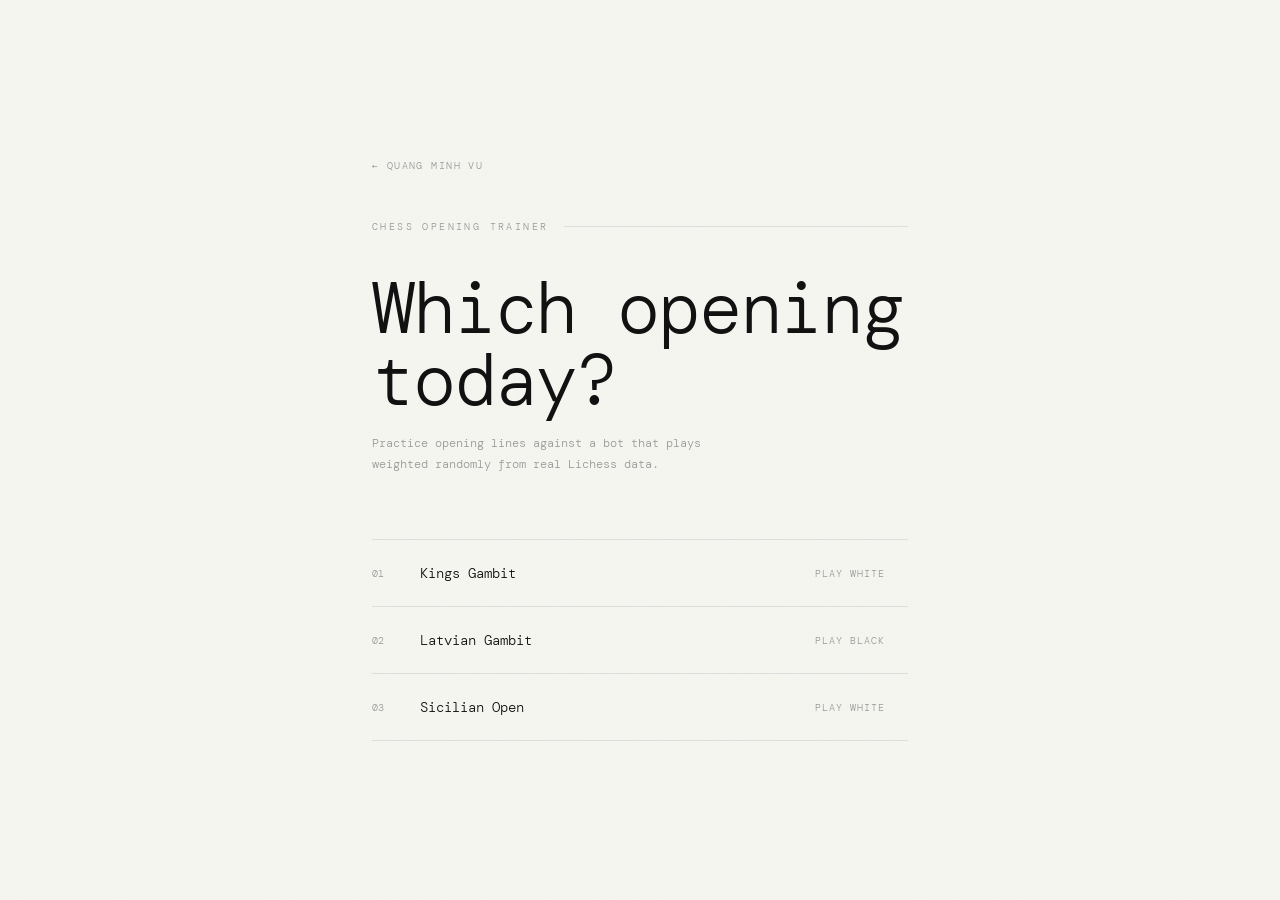
==== other.html @ 675568aa "Add other" ====
<!DOCTYPE html>
<html lang="en">
  <head>
    <meta charset="UTF-8" />
    <meta name="viewport" content="width=device-width, initial-scale=1.0" />
    <title>Chess Opening Trainer · QMV</title>
    <link href="https://fonts.googleapis.com/css2?family=DM+Mono:wght@300;400&display=swap" rel="stylesheet">
    <link rel="icon" type="image/svg+xml" href="data:image/svg+xml,<svg xmlns='http://www.w3.org/2000/svg' viewBox='0 0 100 100'><text y='.9em' font-size='90'>♟</text></svg>" />
    <script type="module" crossorigin src="/chess.js"></script>
    <link rel="stylesheet" crossorigin href="/chess.css">
    <link rel="stylesheet" href="style.css">
  </head>
  <body>
    <div id="root"></div>
  </body>
</html>
---- chess.css ----
:root{--red: #b94040;--px: 2.5rem;--bg: #f5f5f0;--text: #111;--muted: #999;--line: #ddd}html{font-size:16px}body{background:var(--bg);color:var(--text);font-family:DM Mono,Courier New,monospace;font-weight:300;min-height:100vh;-webkit-font-smoothing:antialiased;cursor:auto;overflow-x:hidden}.game-nav{position:relative!important;opacity:1!important;animation:none!important;padding:1.25rem var(--px);border-bottom:1px solid var(--line);display:flex;align-items:center;gap:1.5rem}.landing{min-height:100vh;display:flex;flex-direction:column;justify-content:center;padding:4rem var(--px);max-width:600px;margin:0 auto}.site-back{font-size:.6rem;letter-spacing:.15em;text-transform:uppercase;color:var(--muted);text-decoration:none;margin-bottom:3rem;display:inline-block;transition:color .2s}.site-back:hover{color:var(--text)}.landing-label{font-size:.6rem;letter-spacing:.25em;text-transform:uppercase;color:var(--muted);margin-bottom:2.5rem;display:flex;align-items:center;gap:1rem}.landing-label:after{content:"";flex:1;height:1px;background:var(--line)}.landing-title{font-size:clamp(2.5rem,8vw,4.5rem);font-weight:300;line-height:1;letter-spacing:-.03em;margin-bottom:1rem}.landing-sub{font-size:.78rem;color:var(--muted);margin-bottom:4rem;line-height:1.7}.opening-list{display:flex;flex-direction:column;border-top:1px solid var(--line)}.opening-btn{display:grid;grid-template-columns:2rem 1fr auto auto;align-items:center;gap:1rem;padding:1.5rem 0;border-bottom:1px solid var(--line);border-left:none;border-right:none;border-top:none;border-radius:0;background:none;cursor:pointer;color:var(--text);font-family:inherit;font-weight:300;font-size:.9rem;text-align:left;position:relative;transition:padding-left .35s cubic-bezier(.16,1,.3,1)}.opening-btn:hover{padding-left:.75rem}.opening-num{font-size:.6rem;color:var(--muted);padding-top:1px}.opening-name{flex:1}.opening-side{font-size:.6rem;letter-spacing:.1em;text-transform:uppercase;color:var(--muted)}.opening-arrow{font-size:.75rem;color:var(--muted);opacity:0;transform:translate(-6px);transition:opacity .25s,transform .25s}.opening-btn:hover .opening-arrow{opacity:1;transform:translate(0)}.game-wrap{min-height:100vh;display:flex;flex-direction:column}.btn-back{background:none;border:none;font-family:inherit;font-weight:300;font-size:.65rem;color:var(--muted);cursor:pointer;letter-spacing:.12em;text-transform:uppercase;padding:0;transition:color .2s}.btn-back:hover{color:var(--text)}.game-nav-title{font-size:.78rem;font-weight:300;letter-spacing:.05em;flex:1}.btn-newline{background:none;border:1px solid var(--line);font-family:inherit;font-weight:300;font-size:.6rem;color:var(--text);cursor:pointer;letter-spacing:.12em;text-transform:uppercase;padding:.35rem .75rem;transition:background .2s,color .2s,border-color .2s}.btn-newline:hover{background:var(--text);color:var(--bg);border-color:var(--text)}.game-body{flex:1;display:flex;align-items:flex-start;justify-content:center;gap:3rem;padding:3rem var(--px)}.board-col{display:flex;flex-direction:column;align-items:center;gap:1rem}.board-area{width:min(480px,calc(100vw - 5rem))}.board-msg{height:1.25rem;text-align:center;font-size:.68rem;letter-spacing:.08em}.error-msg{color:var(--red);animation:fadein .15s ease}.gameover-msg{color:var(--muted);letter-spacing:.18em;text-transform:uppercase}@keyframes fadein{0%{opacity:0}to{opacity:1}}.sidebar{width:200px;flex-shrink:0;display:flex;flex-direction:column;gap:2rem;padding-top:.25rem}.panel-label{font-size:.58rem;letter-spacing:.22em;text-transform:uppercase;color:var(--muted);margin-bottom:.9rem;display:flex;align-items:center;gap:.75rem}.panel-label:after{content:"";flex:1;height:1px;background:var(--line)}.stats-games{font-size:.72rem;color:var(--text);margin-bottom:.6rem}.stats-bar{display:flex;height:3px;border-radius:2px;overflow:hidden;margin-bottom:.55rem;background:var(--line)}.stats-bar-w{background:var(--text);transition:width .4s ease}.stats-bar-d{background:var(--muted);transition:width .4s ease}.stats-bar-b{background:#ccc;transition:width .4s ease}.stats-pcts{display:flex;gap:1.25rem;font-size:.62rem}.pct-w{color:var(--text)}.pct-d,.pct-b{color:var(--muted)}.stats-empty{font-size:.68rem;color:var(--muted);font-style:italic}.move-list{display:flex;flex-direction:column;gap:0;max-height:380px;overflow-y:auto}.move-pair{display:grid;grid-template-columns:1.4rem 1fr 1fr;gap:.25rem;align-items:baseline;padding:.18rem 0;border-bottom:1px solid transparent}.move-pair:last-child{border-bottom:1px solid var(--line)}.move-num{font-size:.6rem;color:var(--muted)}.move-san{font-size:.72rem}.move-san.setup{color:var(--muted)}.move-san.user{color:var(--red)}.move-san.bot{color:var(--text)}.move-san.empty{color:transparent;-webkit-user-select:none;user-select:none}.lines-header{display:flex;align-items:center;justify-content:space-between;margin-bottom:0}.lines-toggle{background:none;border:none;font-family:inherit;font-weight:300;font-size:.58rem;letter-spacing:.18em;text-transform:uppercase;color:var(--muted);cursor:pointer;padding:0;transition:color .2s}.lines-toggle:hover,.lines-toggle.active{color:var(--text)}.lines-list{display:flex;flex-direction:column;gap:.35rem;margin-top:.8rem;max-height:340px;overflow-y:auto;padding-right:2px}.line-row{display:flex;flex-wrap:wrap;gap:.2rem .1rem;font-size:.68rem;line-height:1.5;padding-bottom:.3rem;border-bottom:1px solid var(--line)}.line-row:last-child{border-bottom:none}.line-move{padding:0 .18rem;border-radius:2px}.line-move.lm-user{color:var(--red)}.line-move.lm-bot{color:var(--text)}.line-move.lm-dots{color:var(--muted);margin-right:.1rem}@media(max-width:820px){:root{--px: 1.25rem}.game-body{flex-direction:column;align-items:center;padding:2rem var(--px) 3rem;gap:2rem}.sidebar{width:min(480px,calc(100vw - 2.5rem));flex-direction:row;flex-wrap:wrap;gap:1.5rem}.stats-section,.history-section{flex:1;min-width:180px}}
---- style.css ----
*, *::before, *::after { margin: 0; padding: 0; box-sizing: border-box; }
:root { --bg: #f5f5f0; --text: #111; --muted: #999; --line: #ddd; --px: 2rem; }
html { font-size: 16px; }
body { background: var(--bg); color: var(--text); font-family: 'DM Mono', monospace; font-weight: 300; overflow-x: hidden; cursor: none; }

/* CURSOR */
.cursor { position: fixed; width: 8px; height: 8px; background: var(--text); border-radius: 50%; pointer-events: none; z-index: 9999; transform: translate(-50%, -50%); transition: width 0.3s, height 0.3s, background 0.3s; }
.cursor.hover { width: 40px; height: 40px; background: transparent; border: 1px solid var(--text); }
.cursor-trail { position: fixed; width: 4px; height: 4px; background: var(--muted); border-radius: 50%; pointer-events: none; z-index: 9998; transform: translate(-50%, -50%); transition: left 0.15s ease, top 0.15s ease; }

/* NOISE */
body::before { content: ''; position: fixed; inset: 0; background-image: url("data:image/svg+xml,%3Csvg viewBox='0 0 256 256' xmlns='http://www.w3.org/2000/svg'%3E%3Cfilter id='noise'%3E%3CfeTurbulence type='fractalNoise' baseFrequency='0.9' numOctaves='4' stitchTiles='stitch'/%3E%3C/filter%3E%3Crect width='100%25' height='100%25' filter='url(%23noise)' opacity='0.03'/%3E%3C/svg%3E"); pointer-events: none; z-index: 1000; opacity: 0.4; }

/* PROGRESS */
.progress-line { position: fixed; top: 0; left: 0; height: 1px; background: var(--text); width: 0%; z-index: 200; }

/* NAV */
nav { position: fixed; top: 0; left: 0; right: 0; z-index: 100; padding: 2rem var(--px); display: flex; justify-content: space-between; align-items: center; animation: nav-enter 1.2s cubic-bezier(0.16,1,0.3,1) forwards; opacity: 0; }
@keyframes nav-enter { from { opacity: 0; transform: translateY(-20px); } to { opacity: 1; transform: translateY(0); } }
.nav-name { font-size: 0.75rem; letter-spacing: 0.15em; text-transform: uppercase; background: var(--bg); padding: 3px 6px; }
.nav-name-short { display: none; }
.nav-links { display: flex; gap: 2rem; }
.nav-links a { font-size: 0.75rem; letter-spacing: 0.1em; text-transform: uppercase; text-decoration: none; color: var(--text); position: relative; background: var(--bg); padding: 3px 6px; }
.nav-links a::after { content: ''; position: absolute; bottom: -2px; left: 0; width: 0; height: 1px; background: var(--text); transition: width 0.4s cubic-bezier(0.16,1,0.3,1); }
.nav-links a:hover::after { width: 100%; }

/* HERO */
.hero { min-height: 100vh; display: flex; align-items: center; padding: 8rem var(--px) 4rem; position: relative; overflow: hidden; }
.hero-inner { max-width: 680px; margin: 0 auto; width: 100%; }
.hero-label { font-size: 0.7rem; letter-spacing: 0.2em; text-transform: uppercase; color: var(--muted); display: block; margin-bottom: 1.5rem; opacity: 0; animation: fade-up 0.8s 0.3s cubic-bezier(0.16,1,0.3,1) forwards; }

.hero-title { font-size: clamp(3rem, 10vw, 7rem); font-weight: 300; line-height: 0.95; letter-spacing: -0.03em; margin-bottom: 1.5rem; }
.name-block { display: block; overflow: hidden; padding-bottom: 0.15em; margin-bottom: -0.15em; }
.name-first { opacity: 0; transform: translateY(110%); animation: word-in 1s 0.5s cubic-bezier(0.16,1,0.3,1) forwards; display: inline-block; cursor: default; }
.name-last { opacity: 0; transform: translateY(110%); animation: word-in 1s 0.75s cubic-bezier(0.16,1,0.3,1) forwards; display: inline-block; cursor: default; }

@keyframes word-in { to { opacity: 1; transform: translateY(0); } }
@keyframes fade-up { from { opacity: 0; transform: translateY(12px); } to { opacity: 1; transform: translateY(0); } }

.name-hint { font-size: 0.62rem; letter-spacing: 0.15em; text-transform: uppercase; color: var(--muted); margin-bottom: 1.5rem; display: block; opacity: 0; animation: fade-up 0.8s 1.4s cubic-bezier(0.16,1,0.3,1) forwards; transition: opacity 0.5s; }
.name-hint.gone { opacity: 0 !important; pointer-events: none; }

.hero-desc { font-size: 0.875rem; line-height: 1.8; color: var(--muted); max-width: 420px; opacity: 0; animation: fade-up 0.8s 1.2s cubic-bezier(0.16,1,0.3,1) forwards; }
.hero-counter { position: absolute; right: 2rem; bottom: 3rem; font-size: 0.65rem; letter-spacing: 0.2em; color: var(--muted); writing-mode: vertical-rl; animation: fade-up 1s 1.6s cubic-bezier(0.16,1,0.3,1) forwards; opacity: 0; }

/* TICKER */
.ticker-wrap { overflow: hidden; border-top: 1px solid var(--line); border-bottom: 1px solid var(--line); padding: 1rem 0; white-space: nowrap; }
.ticker-inner { display: inline-flex; animation: ticker 22s linear infinite; }
.ticker-item { font-size: 0.7rem; letter-spacing: 0.25em; text-transform: uppercase; color: var(--muted); padding: 0 3rem; flex-shrink: 0; }
.ticker-item span { margin: 0 1rem; opacity: 0.4; }
@keyframes ticker { from { transform: translateX(0); } to { transform: translateX(-50%); } }

/* SECTIONS */
section { padding: 6rem var(--px); border-top: 1px solid var(--line); }
.section-inner { max-width: 680px; margin: 0 auto; }
.section-label { font-size: 0.65rem; letter-spacing: 0.25em; text-transform: uppercase; color: var(--muted); margin-bottom: 4rem; display: flex; align-items: center; gap: 1rem; }
.section-label::after { content: ''; flex: 1; height: 1px; background: var(--line); }

/* REVEAL */
.reveal { opacity: 0; transform: translateY(32px); transition: opacity 0.9s cubic-bezier(0.16,1,0.3,1), transform 0.9s cubic-bezier(0.16,1,0.3,1); }
.reveal.visible { opacity: 1; transform: translateY(0); }
.magnetic { display: inline-block; transition: transform 0.3s cubic-bezier(0.16,1,0.3,1); }

/* PROJECTS */
.project-list { display: flex; flex-direction: column; }
.project-item { display: grid; grid-template-columns: 3rem 1fr auto; gap: 2rem; align-items: start; padding: 2.5rem 0; border-bottom: 1px solid var(--line); text-decoration: none; color: inherit; position: relative; opacity: 0; transform: translateY(20px); }
.project-item.visible { opacity: 1; transform: translateY(0); transition: opacity 0.7s cubic-bezier(0.16,1,0.3,1), transform 0.7s cubic-bezier(0.16,1,0.3,1); }
.project-item::before { content: ''; position: absolute; inset: 0 -1rem; background: var(--text); transform: scaleX(0); transform-origin: left; transition: transform 0.6s cubic-bezier(0.16,1,0.3,1); z-index: -1; }
.project-item:hover::before { transform: scaleX(1); }
.project-item:hover { color: var(--bg); }
.project-item:hover .project-meta, .project-item:hover .project-desc, .project-item:hover .project-num { color: rgba(245,245,240,0.5); }
.project-item:hover .project-desc strong { color: rgba(245,245,240,0.9); }
.project-num { font-size: 0.7rem; color: var(--muted); padding-top: 0.2rem; transition: color 0.3s; }
.project-title { font-size: 1.15rem; font-weight: 300; letter-spacing: -0.01em; margin-bottom: 0.5rem; transition: letter-spacing 0.4s cubic-bezier(0.16,1,0.3,1); }
.project-item:hover .project-title { letter-spacing: 0.04em; }
.project-desc { font-size: 0.78rem; color: var(--muted); line-height: 1.7; transition: color 0.3s; }
.project-desc strong { font-weight: 400; color: var(--text); }
.project-tag { display: inline-block; font-size: 0.58rem; letter-spacing: 0.1em; text-transform: uppercase; border: 1px solid var(--line); padding: 2px 7px; margin-top: 0.65rem; margin-right: 4px; transition: border-color 0.3s, color 0.3s; }
.project-item:hover .project-tag { border-color: rgba(245,245,240,0.3); color: rgba(245,245,240,0.6); }
.project-meta { font-size: 0.65rem; letter-spacing: 0.1em; text-transform: uppercase; color: var(--muted); text-align: right; padding-top: 0.2rem; transition: color 0.3s; white-space: nowrap; }
.project-arrow { display: block; font-size: 0.75rem; margin-top: 0.5rem; transform: translateX(-8px); opacity: 0; transition: transform 0.4s cubic-bezier(0.16,1,0.3,1), opacity 0.3s; }
.project-item:hover .project-arrow { transform: translateX(0); opacity: 1; }

/* PUBLICATIONS */
.pub-list { display: flex; flex-direction: column; }
.pub-item { display: grid; grid-template-columns: 1fr auto; gap: 2rem; align-items: center; padding: 1.75rem 0; border-bottom: 1px solid var(--line); text-decoration: none; color: inherit; position: relative; overflow: hidden; opacity: 0; transform: translateY(16px); }
.pub-item.visible { opacity: 1; transform: translateY(0); transition: opacity 0.6s cubic-bezier(0.16,1,0.3,1), transform 0.6s cubic-bezier(0.16,1,0.3,1); }
.pub-item::after { content: ''; position: absolute; bottom: 0; left: 0; width: 100%; height: 1px; background: var(--text); transform: scaleX(0); transform-origin: left; transition: transform 0.5s cubic-bezier(0.16,1,0.3,1); }
.pub-item:hover::after { transform: scaleX(1); }
.pub-title { font-size: 0.92rem; font-weight: 300; margin-bottom: 0.35rem; transition: letter-spacing 0.4s cubic-bezier(0.16,1,0.3,1); }
.pub-item:hover .pub-title { letter-spacing: 0.02em; }
.pub-venue { font-size: 0.72rem; color: var(--muted); letter-spacing: 0.05em; }
.pub-badge { display: inline-block; font-size: 0.55rem; letter-spacing: 0.1em; text-transform: uppercase; border: 1px solid var(--text); padding: 2px 7px; margin-left: 0.5rem; vertical-align: middle; position: relative; top: -1px; }
.pub-year { font-size: 0.7rem; color: var(--muted); letter-spacing: 0.1em; white-space: nowrap; }

/* ABOUT */
.about-grid { display: grid; grid-template-columns: 1fr 1fr; gap: 4rem; align-items: start; }
.about-text { font-size: 0.875rem; line-height: 2.1; color: var(--muted); max-width: 480px; }
.about-text strong { font-weight: 400; color: var(--text); }
.about-links { display: flex; flex-direction: column; }
.about-link { font-size: 0.75rem; letter-spacing: 0.1em; text-transform: uppercase; text-decoration: none; color: var(--text); padding: 1rem 0; border-bottom: 1px solid var(--line); display: flex; justify-content: space-between; align-items: center; transition: padding-left 0.4s cubic-bezier(0.16,1,0.3,1); }
.about-link:hover { padding-left: 0.5rem; }

/* FOOTER */
footer { padding: 3rem var(--px); border-top: 1px solid var(--line); }
.footer-inner { max-width: 680px; margin: 0 auto; display: flex; justify-content: space-between; align-items: center; }
.footer-copy { font-size: 0.65rem; color: var(--muted); letter-spacing: 0.1em; text-transform: uppercase; }
.footer-scroll { font-size: 0.65rem; letter-spacing: 0.1em; text-transform: uppercase; color: var(--muted); background: none; border: none; cursor: none; transition: color 0.3s; }
.footer-scroll:hover { color: var(--text); }

@media (max-width: 768px) {
  :root { --px: 1.5rem; }

  body { cursor: auto; }
  .cursor, .cursor-trail { display: none; }
  .footer-scroll { cursor: pointer; }

  nav { padding: 1.25rem var(--px); }
  .nav-name-full { display: none; }
  .nav-name-short { display: inline; }
  .nav-links { gap: 1.2rem; }

  .hero { padding: 6rem var(--px) 3rem; }
  .hero-counter { display: none; }

  section { padding: 4rem var(--px); }
  .section-label { margin-bottom: 2.5rem; }

  .project-item { grid-template-columns: 2rem 1fr; gap: 1rem; padding: 1.75rem 0; }
  .project-meta { display: none; }

  .pub-item { grid-template-columns: 1fr; gap: 0.25rem; }
  .pub-year { display: none; }
  .pub-title { font-size: 0.85rem; }
  .pub-venue { font-size: 0.68rem; }

  .about-grid { grid-template-columns: 1fr; gap: 2.5rem; }

  footer { padding: 2rem var(--px); }

  .about-links { flex-direction: row; gap: 0; border: 1px solid var(--line); }
  .about-link { flex: 1; padding: 1.25rem 0.5rem; border-bottom: none; border-right: 1px solid var(--line); flex-direction: column; gap: 0.4rem; text-align: center; font-size: 0.65rem; justify-content: center; }
  .about-link:first-child { border-left: none; }
  .about-link:last-child { border-right: none; }
}

@media (max-width: 480px) {
  :root { --px: 1.25rem; }

  nav { padding: 1rem var(--px); }
  .nav-name { font-size: 0.65rem; }
  .nav-links { gap: 0.85rem; }
  .nav-links a { font-size: 0.65rem; }

  .hero { padding: 5.5rem var(--px) 3rem; }
  section { padding: 3rem var(--px); }
}
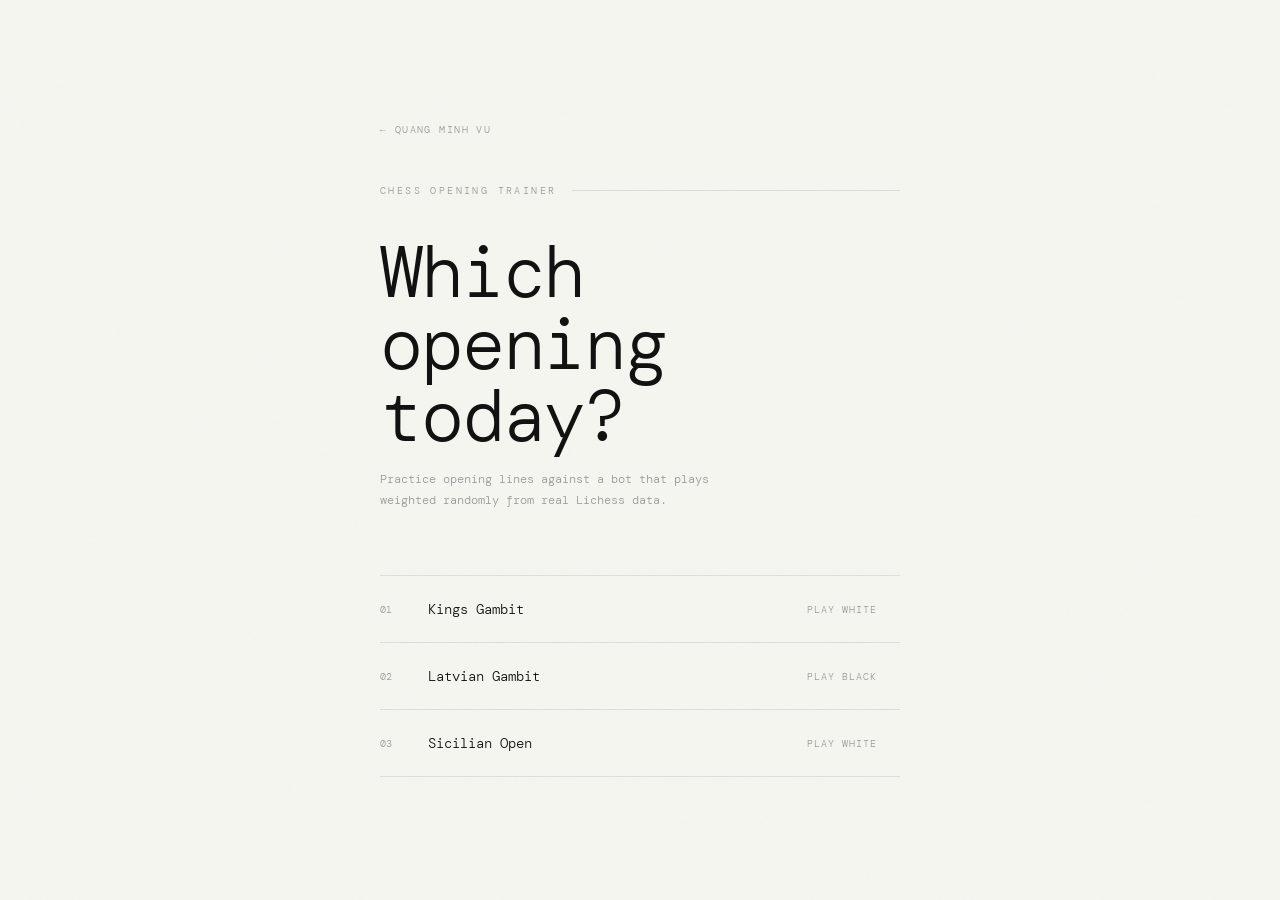
==== commit 20114731: "fix cursor bug" ====
--- a/other.html
+++ b/other.html
@@ -3,12 +3,12 @@
   <head>
     <meta charset="UTF-8" />
     <meta name="viewport" content="width=device-width, initial-scale=1.0" />
+    <link rel="stylesheet" href="style.css">
     <title>Chess Opening Trainer · QMV</title>
     <link href="https://fonts.googleapis.com/css2?family=DM+Mono:wght@300;400&display=swap" rel="stylesheet">
     <link rel="icon" type="image/svg+xml" href="data:image/svg+xml,<svg xmlns='http://www.w3.org/2000/svg' viewBox='0 0 100 100'><text y='.9em' font-size='90'>♟</text></svg>" />
     <script type="module" crossorigin src="/chess.js"></script>
     <link rel="stylesheet" crossorigin href="/chess.css">
-    <link rel="stylesheet" href="style.css">
   </head>
   <body>
     <div id="root"></div>
--- a/chess.css
+++ b/chess.css
@@ -1 +1 @@
-:root{--red: #b94040;--px: 2.5rem;--bg: #f5f5f0;--text: #111;--muted: #999;--line: #ddd}html{font-size:16px}body{background:var(--bg);color:var(--text);font-family:DM Mono,Courier New,monospace;font-weight:300;min-height:100vh;-webkit-font-smoothing:antialiased;cursor:auto;overflow-x:hidden}.game-nav{position:relative!important;opacity:1!important;animation:none!important;padding:1.25rem var(--px);border-bottom:1px solid var(--line);display:flex;align-items:center;gap:1.5rem}.landing{min-height:100vh;display:flex;flex-direction:column;justify-content:center;padding:4rem var(--px);max-width:600px;margin:0 auto}.site-back{font-size:.6rem;letter-spacing:.15em;text-transform:uppercase;color:var(--muted);text-decoration:none;margin-bottom:3rem;display:inline-block;transition:color .2s}.site-back:hover{color:var(--text)}.landing-label{font-size:.6rem;letter-spacing:.25em;text-transform:uppercase;color:var(--muted);margin-bottom:2.5rem;display:flex;align-items:center;gap:1rem}.landing-label:after{content:"";flex:1;height:1px;background:var(--line)}.landing-title{font-size:clamp(2.5rem,8vw,4.5rem);font-weight:300;line-height:1;letter-spacing:-.03em;margin-bottom:1rem}.landing-sub{font-size:.78rem;color:var(--muted);margin-bottom:4rem;line-height:1.7}.opening-list{display:flex;flex-direction:column;border-top:1px solid var(--line)}.opening-btn{display:grid;grid-template-columns:2rem 1fr auto auto;align-items:center;gap:1rem;padding:1.5rem 0;border-bottom:1px solid var(--line);border-left:none;border-right:none;border-top:none;border-radius:0;background:none;cursor:pointer;color:var(--text);font-family:inherit;font-weight:300;font-size:.9rem;text-align:left;position:relative;transition:padding-left .35s cubic-bezier(.16,1,.3,1)}.opening-btn:hover{padding-left:.75rem}.opening-num{font-size:.6rem;color:var(--muted);padding-top:1px}.opening-name{flex:1}.opening-side{font-size:.6rem;letter-spacing:.1em;text-transform:uppercase;color:var(--muted)}.opening-arrow{font-size:.75rem;color:var(--muted);opacity:0;transform:translate(-6px);transition:opacity .25s,transform .25s}.opening-btn:hover .opening-arrow{opacity:1;transform:translate(0)}.game-wrap{min-height:100vh;display:flex;flex-direction:column}.btn-back{background:none;border:none;font-family:inherit;font-weight:300;font-size:.65rem;color:var(--muted);cursor:pointer;letter-spacing:.12em;text-transform:uppercase;padding:0;transition:color .2s}.btn-back:hover{color:var(--text)}.game-nav-title{font-size:.78rem;font-weight:300;letter-spacing:.05em;flex:1}.btn-newline{background:none;border:1px solid var(--line);font-family:inherit;font-weight:300;font-size:.6rem;color:var(--text);cursor:pointer;letter-spacing:.12em;text-transform:uppercase;padding:.35rem .75rem;transition:background .2s,color .2s,border-color .2s}.btn-newline:hover{background:var(--text);color:var(--bg);border-color:var(--text)}.game-body{flex:1;display:flex;align-items:flex-start;justify-content:center;gap:3rem;padding:3rem var(--px)}.board-col{display:flex;flex-direction:column;align-items:center;gap:1rem}.board-area{width:min(480px,calc(100vw - 5rem))}.board-msg{height:1.25rem;text-align:center;font-size:.68rem;letter-spacing:.08em}.error-msg{color:var(--red);animation:fadein .15s ease}.gameover-msg{color:var(--muted);letter-spacing:.18em;text-transform:uppercase}@keyframes fadein{0%{opacity:0}to{opacity:1}}.sidebar{width:200px;flex-shrink:0;display:flex;flex-direction:column;gap:2rem;padding-top:.25rem}.panel-label{font-size:.58rem;letter-spacing:.22em;text-transform:uppercase;color:var(--muted);margin-bottom:.9rem;display:flex;align-items:center;gap:.75rem}.panel-label:after{content:"";flex:1;height:1px;background:var(--line)}.stats-games{font-size:.72rem;color:var(--text);margin-bottom:.6rem}.stats-bar{display:flex;height:3px;border-radius:2px;overflow:hidden;margin-bottom:.55rem;background:var(--line)}.stats-bar-w{background:var(--text);transition:width .4s ease}.stats-bar-d{background:var(--muted);transition:width .4s ease}.stats-bar-b{background:#ccc;transition:width .4s ease}.stats-pcts{display:flex;gap:1.25rem;font-size:.62rem}.pct-w{color:var(--text)}.pct-d,.pct-b{color:var(--muted)}.stats-empty{font-size:.68rem;color:var(--muted);font-style:italic}.move-list{display:flex;flex-direction:column;gap:0;max-height:380px;overflow-y:auto}.move-pair{display:grid;grid-template-columns:1.4rem 1fr 1fr;gap:.25rem;align-items:baseline;padding:.18rem 0;border-bottom:1px solid transparent}.move-pair:last-child{border-bottom:1px solid var(--line)}.move-num{font-size:.6rem;color:var(--muted)}.move-san{font-size:.72rem}.move-san.setup{color:var(--muted)}.move-san.user{color:var(--red)}.move-san.bot{color:var(--text)}.move-san.empty{color:transparent;-webkit-user-select:none;user-select:none}.lines-header{display:flex;align-items:center;justify-content:space-between;margin-bottom:0}.lines-toggle{background:none;border:none;font-family:inherit;font-weight:300;font-size:.58rem;letter-spacing:.18em;text-transform:uppercase;color:var(--muted);cursor:pointer;padding:0;transition:color .2s}.lines-toggle:hover,.lines-toggle.active{color:var(--text)}.lines-list{display:flex;flex-direction:column;gap:.35rem;margin-top:.8rem;max-height:340px;overflow-y:auto;padding-right:2px}.line-row{display:flex;flex-wrap:wrap;gap:.2rem .1rem;font-size:.68rem;line-height:1.5;padding-bottom:.3rem;border-bottom:1px solid var(--line)}.line-row:last-child{border-bottom:none}.line-move{padding:0 .18rem;border-radius:2px}.line-move.lm-user{color:var(--red)}.line-move.lm-bot{color:var(--text)}.line-move.lm-dots{color:var(--muted);margin-right:.1rem}@media(max-width:820px){:root{--px: 1.25rem}.game-body{flex-direction:column;align-items:center;padding:2rem var(--px) 3rem;gap:2rem}.sidebar{width:min(480px,calc(100vw - 2.5rem));flex-direction:row;flex-wrap:wrap;gap:1.5rem}.stats-section,.history-section{flex:1;min-width:180px}}
+*,*:before,*:after{margin:0;padding:0;box-sizing:border-box}:root{--red: #b94040;--px: 2.5rem;--bg: #f5f5f0;--text: #111;--muted: #999;--line: #ddd}html{font-size:16px}body{background:var(--bg);color:var(--text);font-family:DM Mono,Courier New,monospace;font-weight:300;min-height:100vh;-webkit-font-smoothing:antialiased;cursor:auto;overflow-x:hidden}.game-nav{position:relative!important;opacity:1!important;animation:none!important;padding:1.25rem var(--px);border-bottom:1px solid var(--line);display:flex;align-items:center;gap:1.5rem}.landing{min-height:100vh;display:flex;flex-direction:column;justify-content:center;padding:4rem var(--px);max-width:600px;margin:0 auto}.site-back{font-size:.6rem;letter-spacing:.15em;text-transform:uppercase;color:var(--muted);text-decoration:none;margin-bottom:3rem;display:inline-block;transition:color .2s}.site-back:hover{color:var(--text)}.landing-label{font-size:.6rem;letter-spacing:.25em;text-transform:uppercase;color:var(--muted);margin-bottom:2.5rem;display:flex;align-items:center;gap:1rem}.landing-label:after{content:"";flex:1;height:1px;background:var(--line)}.landing-title{font-size:clamp(2.5rem,8vw,4.5rem);font-weight:300;line-height:1;letter-spacing:-.03em;margin-bottom:1rem}.landing-sub{font-size:.78rem;color:var(--muted);margin-bottom:4rem;line-height:1.7}.opening-list{display:flex;flex-direction:column;border-top:1px solid var(--line)}.opening-btn{display:grid;grid-template-columns:2rem 1fr auto auto;align-items:center;gap:1rem;padding:1.5rem 0;border-bottom:1px solid var(--line);border-left:none;border-right:none;border-top:none;border-radius:0;background:none;cursor:pointer;color:var(--text);font-family:inherit;font-weight:300;font-size:.9rem;text-align:left;position:relative;transition:padding-left .35s cubic-bezier(.16,1,.3,1)}.opening-btn:hover{padding-left:.75rem}.opening-num{font-size:.6rem;color:var(--muted);padding-top:1px}.opening-name{flex:1}.opening-side{font-size:.6rem;letter-spacing:.1em;text-transform:uppercase;color:var(--muted)}.opening-arrow{font-size:.75rem;color:var(--muted);opacity:0;transform:translate(-6px);transition:opacity .25s,transform .25s}.opening-btn:hover .opening-arrow{opacity:1;transform:translate(0)}.game-wrap{min-height:100vh;display:flex;flex-direction:column}.btn-back{background:none;border:none;font-family:inherit;font-weight:300;font-size:.65rem;color:var(--muted);cursor:pointer;letter-spacing:.12em;text-transform:uppercase;padding:0;transition:color .2s}.btn-back:hover{color:var(--text)}.game-nav-title{font-size:.78rem;font-weight:300;letter-spacing:.05em;flex:1}.btn-newline{background:none;border:1px solid var(--line);font-family:inherit;font-weight:300;font-size:.6rem;color:var(--text);cursor:pointer;letter-spacing:.12em;text-transform:uppercase;padding:.35rem .75rem;transition:background .2s,color .2s,border-color .2s}.btn-newline:hover{background:var(--text);color:var(--bg);border-color:var(--text)}.game-body{flex:1;display:flex;align-items:flex-start;justify-content:center;gap:3rem;padding:3rem var(--px)}.board-col{display:flex;flex-direction:column;align-items:center;gap:1rem}.board-area{width:min(480px,calc(100vw - 5rem))}.board-msg{height:1.25rem;text-align:center;font-size:.68rem;letter-spacing:.08em}.error-msg{color:var(--red);animation:fadein .15s ease}.gameover-msg{color:var(--muted);letter-spacing:.18em;text-transform:uppercase}@keyframes fadein{0%{opacity:0}to{opacity:1}}.sidebar{width:200px;flex-shrink:0;display:flex;flex-direction:column;gap:2rem;padding-top:.25rem}.panel-label{font-size:.58rem;letter-spacing:.22em;text-transform:uppercase;color:var(--muted);margin-bottom:.9rem;display:flex;align-items:center;gap:.75rem}.panel-label:after{content:"";flex:1;height:1px;background:var(--line)}.stats-games{font-size:.72rem;color:var(--text);margin-bottom:.6rem}.stats-bar{display:flex;height:3px;border-radius:2px;overflow:hidden;margin-bottom:.55rem;background:var(--line)}.stats-bar-w{background:var(--text);transition:width .4s ease}.stats-bar-d{background:var(--muted);transition:width .4s ease}.stats-bar-b{background:#ccc;transition:width .4s ease}.stats-pcts{display:flex;gap:1.25rem;font-size:.62rem}.pct-w{color:var(--text)}.pct-d,.pct-b{color:var(--muted)}.stats-empty{font-size:.68rem;color:var(--muted);font-style:italic}.move-list{display:flex;flex-direction:column;gap:0;max-height:380px;overflow-y:auto}.move-pair{display:grid;grid-template-columns:1.4rem 1fr 1fr;gap:.25rem;align-items:baseline;padding:.18rem 0;border-bottom:1px solid transparent}.move-pair:last-child{border-bottom:1px solid var(--line)}.move-num{font-size:.6rem;color:var(--muted)}.move-san{font-size:.72rem}.move-san.setup{color:var(--muted)}.move-san.user{color:var(--red)}.move-san.bot{color:var(--text)}.move-san.empty{color:transparent;-webkit-user-select:none;user-select:none}.lines-header{display:flex;align-items:center;justify-content:space-between;margin-bottom:0}.lines-toggle{background:none;border:none;font-family:inherit;font-weight:300;font-size:.58rem;letter-spacing:.18em;text-transform:uppercase;color:var(--muted);cursor:pointer;padding:0;transition:color .2s}.lines-toggle:hover,.lines-toggle.active{color:var(--text)}.lines-list{display:flex;flex-direction:column;gap:.35rem;margin-top:.8rem;max-height:340px;overflow-y:auto;padding-right:2px}.line-row{display:flex;flex-wrap:wrap;gap:.2rem .1rem;font-size:.68rem;line-height:1.5;padding-bottom:.3rem;border-bottom:1px solid var(--line)}.line-row:last-child{border-bottom:none}.line-move{padding:0 .18rem;border-radius:2px}.line-move.lm-user{color:var(--red)}.line-move.lm-bot{color:var(--text)}.line-move.lm-dots{color:var(--muted);margin-right:.1rem}@media(max-width:820px){:root{--px: 1.25rem}.game-body{flex-direction:column;align-items:center;padding:2rem var(--px) 3rem;gap:2rem}.sidebar{width:min(480px,calc(100vw - 2.5rem));flex-direction:row;flex-wrap:wrap;gap:1.5rem}.stats-section,.history-section{flex:1;min-width:180px}}
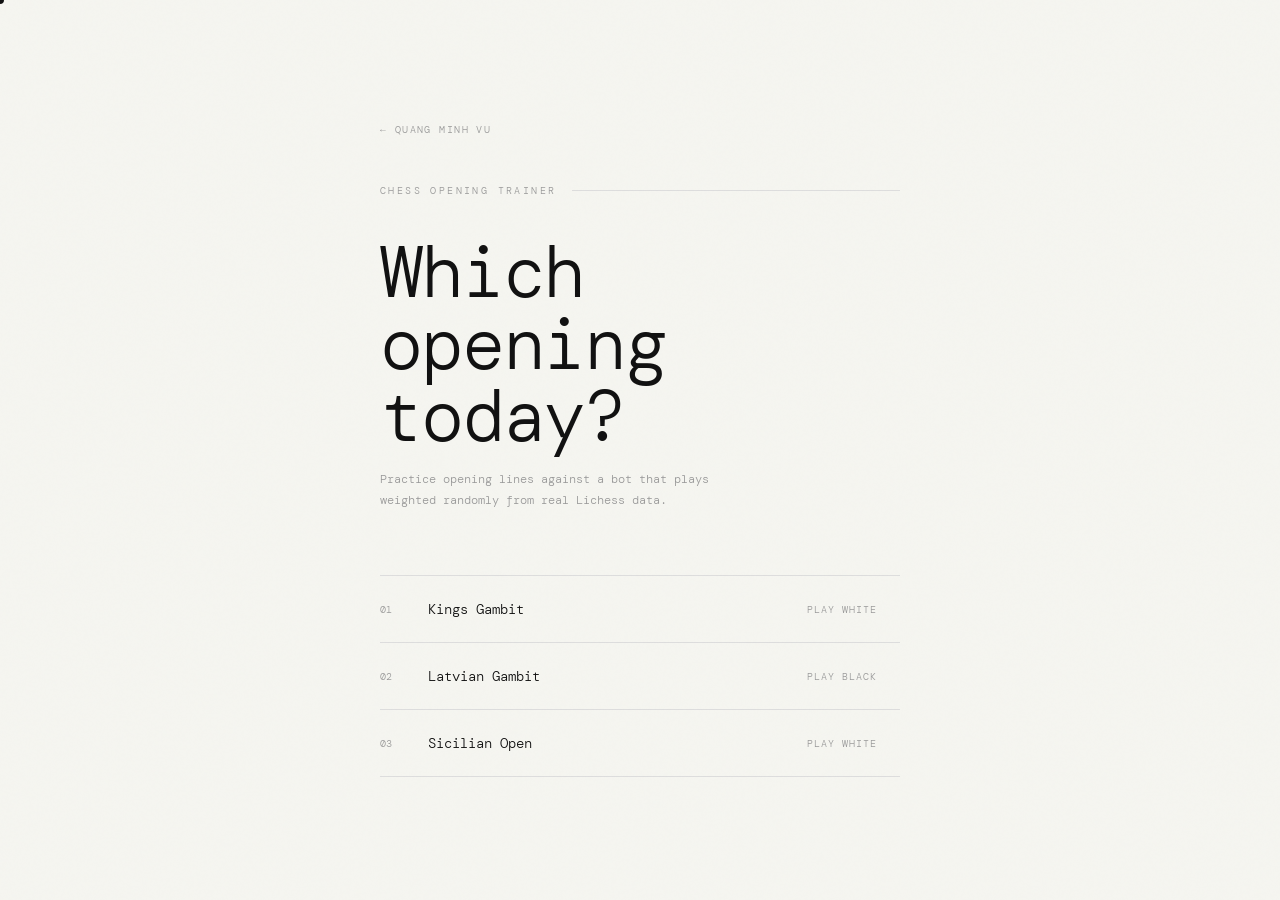
==== commit 059823e7: "Guard DOM refs, wire cursor and assets Add null checks and defensive guards in main.js before using " ====
--- a/other.html
+++ b/other.html
@@ -3,14 +3,17 @@
   <head>
     <meta charset="UTF-8" />
     <meta name="viewport" content="width=device-width, initial-scale=1.0" />
-    <link rel="stylesheet" href="style.css">
     <title>Chess Opening Trainer · QMV</title>
     <link href="https://fonts.googleapis.com/css2?family=DM+Mono:wght@300;400&display=swap" rel="stylesheet">
     <link rel="icon" type="image/svg+xml" href="data:image/svg+xml,<svg xmlns='http://www.w3.org/2000/svg' viewBox='0 0 100 100'><text y='.9em' font-size='90'>♟</text></svg>" />
     <script type="module" crossorigin src="/chess.js"></script>
+    <link rel="stylesheet" href="style.css">
     <link rel="stylesheet" crossorigin href="/chess.css">
   </head>
   <body>
+    <div class="cursor" id="cursor"></div>
+    <div class="cursor-trail" id="trail"></div>
     <div id="root"></div>
+    <script src="main.js"></script>
   </body>
 </html>
--- a/chess.css
+++ b/chess.css
@@ -1 +1 @@
-*,*:before,*:after{margin:0;padding:0;box-sizing:border-box}:root{--red: #b94040;--px: 2.5rem;--bg: #f5f5f0;--text: #111;--muted: #999;--line: #ddd}html{font-size:16px}body{background:var(--bg);color:var(--text);font-family:DM Mono,Courier New,monospace;font-weight:300;min-height:100vh;-webkit-font-smoothing:antialiased;cursor:auto;overflow-x:hidden}.game-nav{position:relative!important;opacity:1!important;animation:none!important;padding:1.25rem var(--px);border-bottom:1px solid var(--line);display:flex;align-items:center;gap:1.5rem}.landing{min-height:100vh;display:flex;flex-direction:column;justify-content:center;padding:4rem var(--px);max-width:600px;margin:0 auto}.site-back{font-size:.6rem;letter-spacing:.15em;text-transform:uppercase;color:var(--muted);text-decoration:none;margin-bottom:3rem;display:inline-block;transition:color .2s}.site-back:hover{color:var(--text)}.landing-label{font-size:.6rem;letter-spacing:.25em;text-transform:uppercase;color:var(--muted);margin-bottom:2.5rem;display:flex;align-items:center;gap:1rem}.landing-label:after{content:"";flex:1;height:1px;background:var(--line)}.landing-title{font-size:clamp(2.5rem,8vw,4.5rem);font-weight:300;line-height:1;letter-spacing:-.03em;margin-bottom:1rem}.landing-sub{font-size:.78rem;color:var(--muted);margin-bottom:4rem;line-height:1.7}.opening-list{display:flex;flex-direction:column;border-top:1px solid var(--line)}.opening-btn{display:grid;grid-template-columns:2rem 1fr auto auto;align-items:center;gap:1rem;padding:1.5rem 0;border-bottom:1px solid var(--line);border-left:none;border-right:none;border-top:none;border-radius:0;background:none;cursor:pointer;color:var(--text);font-family:inherit;font-weight:300;font-size:.9rem;text-align:left;position:relative;transition:padding-left .35s cubic-bezier(.16,1,.3,1)}.opening-btn:hover{padding-left:.75rem}.opening-num{font-size:.6rem;color:var(--muted);padding-top:1px}.opening-name{flex:1}.opening-side{font-size:.6rem;letter-spacing:.1em;text-transform:uppercase;color:var(--muted)}.opening-arrow{font-size:.75rem;color:var(--muted);opacity:0;transform:translate(-6px);transition:opacity .25s,transform .25s}.opening-btn:hover .opening-arrow{opacity:1;transform:translate(0)}.game-wrap{min-height:100vh;display:flex;flex-direction:column}.btn-back{background:none;border:none;font-family:inherit;font-weight:300;font-size:.65rem;color:var(--muted);cursor:pointer;letter-spacing:.12em;text-transform:uppercase;padding:0;transition:color .2s}.btn-back:hover{color:var(--text)}.game-nav-title{font-size:.78rem;font-weight:300;letter-spacing:.05em;flex:1}.btn-newline{background:none;border:1px solid var(--line);font-family:inherit;font-weight:300;font-size:.6rem;color:var(--text);cursor:pointer;letter-spacing:.12em;text-transform:uppercase;padding:.35rem .75rem;transition:background .2s,color .2s,border-color .2s}.btn-newline:hover{background:var(--text);color:var(--bg);border-color:var(--text)}.game-body{flex:1;display:flex;align-items:flex-start;justify-content:center;gap:3rem;padding:3rem var(--px)}.board-col{display:flex;flex-direction:column;align-items:center;gap:1rem}.board-area{width:min(480px,calc(100vw - 5rem))}.board-msg{height:1.25rem;text-align:center;font-size:.68rem;letter-spacing:.08em}.error-msg{color:var(--red);animation:fadein .15s ease}.gameover-msg{color:var(--muted);letter-spacing:.18em;text-transform:uppercase}@keyframes fadein{0%{opacity:0}to{opacity:1}}.sidebar{width:200px;flex-shrink:0;display:flex;flex-direction:column;gap:2rem;padding-top:.25rem}.panel-label{font-size:.58rem;letter-spacing:.22em;text-transform:uppercase;color:var(--muted);margin-bottom:.9rem;display:flex;align-items:center;gap:.75rem}.panel-label:after{content:"";flex:1;height:1px;background:var(--line)}.stats-games{font-size:.72rem;color:var(--text);margin-bottom:.6rem}.stats-bar{display:flex;height:3px;border-radius:2px;overflow:hidden;margin-bottom:.55rem;background:var(--line)}.stats-bar-w{background:var(--text);transition:width .4s ease}.stats-bar-d{background:var(--muted);transition:width .4s ease}.stats-bar-b{background:#ccc;transition:width .4s ease}.stats-pcts{display:flex;gap:1.25rem;font-size:.62rem}.pct-w{color:var(--text)}.pct-d,.pct-b{color:var(--muted)}.stats-empty{font-size:.68rem;color:var(--muted);font-style:italic}.move-list{display:flex;flex-direction:column;gap:0;max-height:380px;overflow-y:auto}.move-pair{display:grid;grid-template-columns:1.4rem 1fr 1fr;gap:.25rem;align-items:baseline;padding:.18rem 0;border-bottom:1px solid transparent}.move-pair:last-child{border-bottom:1px solid var(--line)}.move-num{font-size:.6rem;color:var(--muted)}.move-san{font-size:.72rem}.move-san.setup{color:var(--muted)}.move-san.user{color:var(--red)}.move-san.bot{color:var(--text)}.move-san.empty{color:transparent;-webkit-user-select:none;user-select:none}.lines-header{display:flex;align-items:center;justify-content:space-between;margin-bottom:0}.lines-toggle{background:none;border:none;font-family:inherit;font-weight:300;font-size:.58rem;letter-spacing:.18em;text-transform:uppercase;color:var(--muted);cursor:pointer;padding:0;transition:color .2s}.lines-toggle:hover,.lines-toggle.active{color:var(--text)}.lines-list{display:flex;flex-direction:column;gap:.35rem;margin-top:.8rem;max-height:340px;overflow-y:auto;padding-right:2px}.line-row{display:flex;flex-wrap:wrap;gap:.2rem .1rem;font-size:.68rem;line-height:1.5;padding-bottom:.3rem;border-bottom:1px solid var(--line)}.line-row:last-child{border-bottom:none}.line-move{padding:0 .18rem;border-radius:2px}.line-move.lm-user{color:var(--red)}.line-move.lm-bot{color:var(--text)}.line-move.lm-dots{color:var(--muted);margin-right:.1rem}@media(max-width:820px){:root{--px: 1.25rem}.game-body{flex-direction:column;align-items:center;padding:2rem var(--px) 3rem;gap:2rem}.sidebar{width:min(480px,calc(100vw - 2.5rem));flex-direction:row;flex-wrap:wrap;gap:1.5rem}.stats-section,.history-section{flex:1;min-width:180px}}
+*,*:before,*:after{margin:0;padding:0;box-sizing:border-box}:root{--red: #b94040;--px: 2.5rem;--bg: #f5f5f0;--text: #111;--muted: #999;--line: #ddd}html{font-size:16px}body{background:var(--bg);color:var(--text);font-family:DM Mono,Courier New,monospace;font-weight:300;min-height:100vh;-webkit-font-smoothing:antialiased;overflow-x:hidden}.game-nav{position:relative!important;opacity:1!important;animation:none!important;padding:1.25rem var(--px);border-bottom:1px solid var(--line);display:flex;align-items:center;gap:1.5rem}.landing{min-height:100vh;display:flex;flex-direction:column;justify-content:center;padding:4rem var(--px);max-width:600px;margin:0 auto}.site-back{font-size:.6rem;letter-spacing:.15em;text-transform:uppercase;color:var(--muted);text-decoration:none;margin-bottom:3rem;display:inline-block;transition:color .2s}.site-back:hover{color:var(--text)}.landing-label{font-size:.6rem;letter-spacing:.25em;text-transform:uppercase;color:var(--muted);margin-bottom:2.5rem;display:flex;align-items:center;gap:1rem}.landing-label:after{content:"";flex:1;height:1px;background:var(--line)}.landing-title{font-size:clamp(2.5rem,8vw,4.5rem);font-weight:300;line-height:1;letter-spacing:-.03em;margin-bottom:1rem}.landing-sub{font-size:.78rem;color:var(--muted);margin-bottom:4rem;line-height:1.7}.opening-list{display:flex;flex-direction:column;border-top:1px solid var(--line)}.opening-btn{display:grid;grid-template-columns:2rem 1fr auto auto;align-items:center;gap:1rem;padding:1.5rem 0;border-bottom:1px solid var(--line);border-left:none;border-right:none;border-top:none;border-radius:0;background:none;cursor:pointer;color:var(--text);font-family:inherit;font-weight:300;font-size:.9rem;text-align:left;position:relative;transition:padding-left .35s cubic-bezier(.16,1,.3,1)}.opening-btn:hover{padding-left:.75rem}.opening-num{font-size:.6rem;color:var(--muted);padding-top:1px}.opening-name{flex:1}.opening-side{font-size:.6rem;letter-spacing:.1em;text-transform:uppercase;color:var(--muted)}.opening-arrow{font-size:.75rem;color:var(--muted);opacity:0;transform:translate(-6px);transition:opacity .25s,transform .25s}.opening-btn:hover .opening-arrow{opacity:1;transform:translate(0)}.game-wrap{min-height:100vh;display:flex;flex-direction:column}.btn-back{background:none;border:none;font-family:inherit;font-weight:300;font-size:.65rem;color:var(--muted);cursor:pointer;letter-spacing:.12em;text-transform:uppercase;padding:0;transition:color .2s}.btn-back:hover{color:var(--text)}.game-nav-title{font-size:.78rem;font-weight:300;letter-spacing:.05em;flex:1}.btn-newline{background:none;border:1px solid var(--line);font-family:inherit;font-weight:300;font-size:.6rem;color:var(--text);cursor:pointer;letter-spacing:.12em;text-transform:uppercase;padding:.35rem .75rem;transition:background .2s,color .2s,border-color .2s}.btn-newline:hover{background:var(--text);color:var(--bg);border-color:var(--text)}.game-body{flex:1;display:flex;align-items:flex-start;justify-content:center;gap:3rem;padding:3rem var(--px)}.board-col{display:flex;flex-direction:column;align-items:center;gap:1rem}.board-area{width:min(480px,calc(100vw - 5rem))}.board-msg{height:1.25rem;text-align:center;font-size:.68rem;letter-spacing:.08em}.error-msg{color:var(--red);animation:fadein .15s ease}.gameover-msg{color:var(--muted);letter-spacing:.18em;text-transform:uppercase}@keyframes fadein{0%{opacity:0}to{opacity:1}}.sidebar{width:200px;flex-shrink:0;display:flex;flex-direction:column;gap:2rem;padding-top:.25rem}.panel-label{font-size:.58rem;letter-spacing:.22em;text-transform:uppercase;color:var(--muted);margin-bottom:.9rem;display:flex;align-items:center;gap:.75rem}.panel-label:after{content:"";flex:1;height:1px;background:var(--line)}.stats-games{font-size:.72rem;color:var(--text);margin-bottom:.6rem}.stats-bar{display:flex;height:3px;border-radius:2px;overflow:hidden;margin-bottom:.55rem;background:var(--line)}.stats-bar-w{background:var(--text);transition:width .4s ease}.stats-bar-d{background:var(--muted);transition:width .4s ease}.stats-bar-b{background:#ccc;transition:width .4s ease}.stats-pcts{display:flex;gap:1.25rem;font-size:.62rem}.pct-w{color:var(--text)}.pct-d,.pct-b{color:var(--muted)}.stats-empty{font-size:.68rem;color:var(--muted);font-style:italic}.move-list{display:flex;flex-direction:column;gap:0;max-height:380px;overflow-y:auto}.move-pair{display:grid;grid-template-columns:1.4rem 1fr 1fr;gap:.25rem;align-items:baseline;padding:.18rem 0;border-bottom:1px solid transparent}.move-pair:last-child{border-bottom:1px solid var(--line)}.move-num{font-size:.6rem;color:var(--muted)}.move-san{font-size:.72rem}.move-san.setup{color:var(--muted)}.move-san.user{color:var(--red)}.move-san.bot{color:var(--text)}.move-san.empty{color:transparent;-webkit-user-select:none;user-select:none}.lines-header{display:flex;align-items:center;justify-content:space-between;margin-bottom:0}.lines-toggle{background:none;border:none;font-family:inherit;font-weight:300;font-size:.58rem;letter-spacing:.18em;text-transform:uppercase;color:var(--muted);cursor:pointer;padding:0;transition:color .2s}.lines-toggle:hover,.lines-toggle.active{color:var(--text)}.lines-list{display:flex;flex-direction:column;gap:.35rem;margin-top:.8rem;max-height:340px;overflow-y:auto;padding-right:2px}.line-row{display:flex;flex-wrap:wrap;gap:.2rem .1rem;font-size:.68rem;line-height:1.5;padding-bottom:.3rem;border-bottom:1px solid var(--line)}.line-row:last-child{border-bottom:none}.line-move{padding:0 .18rem;border-radius:2px}.line-move.lm-user{color:var(--red)}.line-move.lm-bot{color:var(--text)}.line-move.lm-dots{color:var(--muted);margin-right:.1rem}@media(max-width:820px){:root{--px: 1.25rem}.game-body{flex-direction:column;align-items:center;padding:2rem var(--px) 3rem;gap:2rem}.sidebar{width:min(480px,calc(100vw - 2.5rem));flex-direction:row;flex-wrap:wrap;gap:1.5rem}.stats-section,.history-section{flex:1;min-width:180px}}
